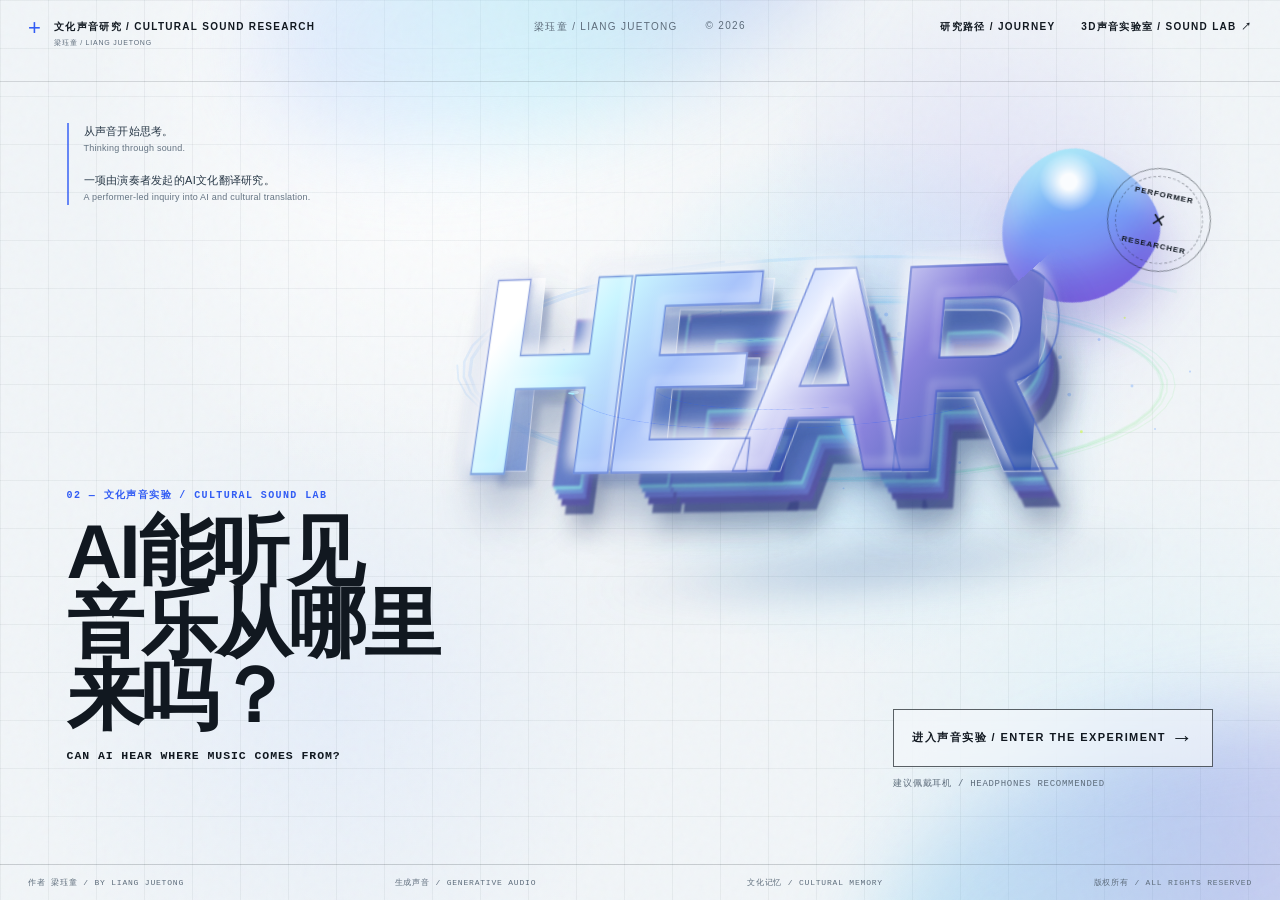
==== index.html @ d48e19ff "Publish interactive portfolio website" ====
<!doctype html>
<html lang="zh-CN">
  <head>
    <meta charset="UTF-8" />
    <meta name="viewport" content="width=device-width, initial-scale=1.0" />
    <meta name="description" content="作品二：关于AI、传统音乐与文化翻译边界的交互研究。" />
    <title>当AI听见渔歌｜WHEN AI HEARS A FISHING SONG</title>
    <link rel="stylesheet" href="./landing.css?v=14" />
  </head>
  <body>
    <main class="landing">
      <div class="prism prism--one"></div>
      <div class="prism prism--two"></div>
      <canvas id="heroCanvas" aria-hidden="true"></canvas>

      <header class="topbar">
        <a class="project-mark" href="./index.html" aria-label="返回文化声音研究入口">
          <span class="project-mark__cross">+</span>
          <span>
            文化声音研究 / CULTURAL SOUND RESEARCH
            <small>梁珏童 / LIANG JUETONG</small>
          </span>
        </a>
        <div class="topbar__note">
          <span>梁珏童 / LIANG JUETONG</span>
          <span>© 2026</span>
        </div>
        <nav class="topbar__nav" aria-label="作品入口">
          <a href="./journey.html">研究路径 / JOURNEY</a>
          <a href="./sound-sculpture.html?v=28&amp;mode=excerpt">3D声音实验室 / SOUND LAB ↗</a>
        </nav>
      </header>

      <section class="hero">
        <div class="hero__microcopy">
          <p>
            <strong>从声音开始思考。</strong>
            <span>Thinking through sound.</span>
          </p>
          <p>
            <strong>一项由演奏者发起的AI文化翻译研究。</strong>
            <span>A performer-led inquiry into AI and cultural translation.</span>
          </p>
        </div>

        <div class="hero__object" aria-hidden="true">
          <div class="sound-word sound-word--back">HEAR</div>
          <div class="sound-word sound-word--middle">HEAR</div>
          <div class="sound-word sound-word--front" data-text="HEAR">HEAR</div>
          <div class="sound-orbit sound-orbit--a"></div>
          <div class="sound-orbit sound-orbit--b"></div>
          <div class="sound-core"></div>
        </div>

        <div class="hero__statement">
          <p class="hero__index">02 — 文化声音实验 / CULTURAL SOUND LAB</p>
          <h1>
            AI能听见<br />
            音乐从哪里<br />
            来吗？
          </h1>
          <p class="hero__en">CAN AI HEAR WHERE MUSIC COMES FROM?</p>
        </div>

        <div class="hero__actions">
          <a class="enter-button" href="./journey.html">
            <span>进入声音实验 / ENTER THE EXPERIMENT</span>
            <b>→</b>
          </a>
          <p>建议佩戴耳机 / HEADPHONES RECOMMENDED</p>
        </div>

        <div class="hero__stamp" aria-hidden="true">
          <span>PERFORMER</span>
          <strong>×</strong>
          <span>RESEARCHER</span>
        </div>
      </section>

      <footer class="footer-line">
        <span>作者 梁珏童 / BY LIANG JUETONG</span>
        <span>生成声音 / GENERATIVE AUDIO</span>
        <span>文化记忆 / CULTURAL MEMORY</span>
        <span>版权所有 / ALL RIGHTS RESERVED</span>
      </footer>
    </main>

    <script src="./landing.js?v=4"></script>
  </body>
</html>
---- landing.css ----
:root {
  color-scheme: light;
  --ink: #111820;
  --muted: #5d6c7b;
  --blue: #315cf4;
  --cyan: #8edfff;
  --acid: #a9efff;
  --paper: #f1f5f8;
  --line: rgba(17, 24, 32, 0.14);
}

* {
  box-sizing: border-box;
}

html,
body {
  margin: 0;
  min-height: 100%;
  background: var(--paper);
  color: var(--ink);
  font-family: "Noto Sans SC", "Source Han Sans SC", "PingFang SC", "Microsoft YaHei UI", sans-serif;
}

body {
  overflow: hidden;
}

a {
  color: inherit;
  text-decoration: none;
}

.landing {
  position: relative;
  min-height: 100svh;
  overflow: hidden;
  background:
    linear-gradient(rgba(25, 43, 59, 0.055) 1px, transparent 1px),
    linear-gradient(90deg, rgba(25, 43, 59, 0.055) 1px, transparent 1px),
    radial-gradient(circle at 78% 24%, rgba(137, 124, 240, 0.16), transparent 20%),
    radial-gradient(circle at 67% 44%, rgba(108, 213, 255, 0.3), transparent 27%),
    radial-gradient(circle at 26% 78%, rgba(160, 194, 255, 0.14), transparent 26%),
    radial-gradient(circle at 88% 84%, rgba(118, 219, 255, 0.13), transparent 22%),
    radial-gradient(circle at 35% 15%, rgba(255, 255, 255, 0.96), transparent 33%),
    var(--paper);
  background-size: 48px 48px, 48px 48px, auto, auto, auto, auto, auto, auto;
}

.landing::after {
  content: "";
  position: absolute;
  inset: 0;
  pointer-events: none;
  opacity: 0.24;
  background-image: url("data:image/svg+xml,%3Csvg viewBox='0 0 180 180' xmlns='http://www.w3.org/2000/svg'%3E%3Cfilter id='n'%3E%3CfeTurbulence type='fractalNoise' baseFrequency='.72' numOctaves='3' stitchTiles='stitch'/%3E%3C/filter%3E%3Crect width='100%25' height='100%25' filter='url(%23n)' opacity='.12'/%3E%3C/svg%3E");
  mix-blend-mode: multiply;
}

#heroCanvas {
  position: absolute;
  inset: 0;
  width: 100%;
  height: 100%;
  pointer-events: none;
  opacity: 0.82;
}

.prism {
  position: absolute;
  z-index: 0;
  width: 48vw;
  height: 23vw;
  border-radius: 50%;
  filter: blur(42px);
  opacity: 0.32;
  pointer-events: none;
  transform: rotate(-18deg);
}

.prism--one {
  top: -13vw;
  left: 19vw;
  background: linear-gradient(90deg, #b9c8ff, #83dff6 48%, #8d91ec);
}

.prism--two {
  right: -15vw;
  bottom: -10vw;
  background: linear-gradient(90deg, #69d1f2, #6879df 58%, #9d90e8);
}

.topbar {
  position: relative;
  z-index: 5;
  display: grid;
  grid-template-columns: 1fr auto 1fr;
  align-items: start;
  min-height: 82px;
  padding: 20px 28px;
  border-bottom: 1px solid var(--line);
  font-size: 10px;
  letter-spacing: 0.13em;
  text-transform: uppercase;
}

.project-mark {
  display: inline-flex;
  gap: 12px;
  align-items: flex-start;
  width: fit-content;
  font-weight: 700;
  line-height: 1.35;
}

.project-mark__cross {
  color: var(--blue);
  font-size: 22px;
  font-weight: 400;
  line-height: 0.75;
}

.project-mark small {
  display: block;
  margin-top: 4px;
  color: var(--muted);
  font-family: "Segoe UI", Arial, sans-serif;
  font-size: 7px;
  font-weight: 500;
  letter-spacing: 0.11em;
}

.topbar__note {
  display: flex;
  gap: 28px;
  color: var(--muted);
}

.topbar__nav {
  display: flex;
  justify-content: flex-end;
  gap: 26px;
  font-weight: 700;
}

.topbar__nav a {
  position: relative;
}

.topbar__nav a::after {
  content: "";
  position: absolute;
  right: 0;
  bottom: -6px;
  left: 0;
  height: 1px;
  background: currentColor;
  transform: scaleX(0);
  transform-origin: right;
  transition: transform 240ms ease;
}

.topbar__nav a:hover::after {
  transform: scaleX(1);
  transform-origin: left;
}

.hero {
  position: relative;
  z-index: 2;
  height: calc(100svh - 118px);
  min-height: 540px;
  padding: 28px 5.2vw 38px;
}

.hero__microcopy {
  position: absolute;
  top: 4.5vh;
  left: 5.2vw;
  right: auto;
  z-index: 4;
  display: grid;
  gap: 16px;
  width: min(340px, 28vw);
  padding-left: 15px;
  color: #273746;
  border-left: 2px solid rgba(49, 92, 244, 0.72);
  font-family: "Noto Sans SC", "Source Han Sans SC", "PingFang SC", "Microsoft YaHei UI", sans-serif;
  line-height: 1.5;
}

.hero__microcopy p {
  margin: 0;
}

.hero__microcopy strong,
.hero__microcopy span {
  display: block;
}

.hero__microcopy strong {
  font-size: clamp(11px, 0.86vw, 14px);
  font-weight: 500;
  letter-spacing: 0.025em;
}

.hero__microcopy span {
  margin-top: 3px;
  color: #647382;
  font-family: "Segoe UI", Arial, sans-serif;
  font-size: clamp(9px, 0.66vw, 11px);
  font-weight: 400;
  letter-spacing: 0.025em;
}

.hero__object {
  position: absolute;
  top: 6%;
  right: 4%;
  width: 66%;
  height: 72%;
  perspective: 1000px;
  transform-style: preserve-3d;
  transition: transform 220ms ease-out;
}

.hero__object::before {
  content: "";
  position: absolute;
  top: 8%;
  right: 12%;
  width: clamp(90px, 11vw, 170px);
  aspect-ratio: 1;
  border-radius: 38% 62% 57% 43% / 48% 37% 63% 52%;
  background:
    radial-gradient(circle at 31% 24%, rgba(255, 255, 255, 0.96) 0 5%, transparent 19%),
    linear-gradient(145deg, #8de8f3 3%, #7b9ced 48%, #8778dc 88%);
  box-shadow:
    inset -18px -22px 30px rgba(83, 29, 180, 0.28),
    inset 15px 16px 24px rgba(255, 255, 255, 0.35),
    16px 24px 40px rgba(72, 55, 177, 0.22);
  filter: saturate(1.12);
  transform: rotate(24deg) translateZ(80px);
  animation: float-gem 6s ease-in-out infinite;
}

.hero__object::after {
  content: "";
  position: absolute;
  right: 8%;
  bottom: 16%;
  width: 68%;
  height: 12%;
  border-radius: 50%;
  background: radial-gradient(ellipse, rgba(45, 78, 142, 0.28), rgba(45, 78, 142, 0.06) 52%, transparent 72%);
  filter: blur(16px);
  transform: rotate(-5deg);
}

.sound-word {
  position: absolute;
  top: 30%;
  left: 11%;
  font-size: clamp(122px, 18vw, 292px);
  font-weight: 900;
  line-height: 0.7;
  letter-spacing: -0.12em;
  transform: rotateX(8deg) rotateY(-7deg) scaleY(1.2) skewX(-7deg);
  transform-origin: center;
  user-select: none;
}

.sound-word--back {
  color: rgba(77, 64, 186, 0.58);
  filter: blur(1px);
  text-shadow:
    2px 3px 0 #8dddea,
    5px 7px 0 #789ede,
    9px 12px 0 #6f79ce,
    14px 18px 0 #5f5aa9,
    20px 26px 0 rgba(58, 65, 130, 0.72),
    30px 38px 25px rgba(31, 49, 92, 0.32);
  transform: translate3d(30px, 14px, -130px) rotateX(12deg) rotateY(-8deg) scaleY(1.25) skewX(-7deg);
}

.sound-word--middle {
  color: transparent;
  -webkit-text-stroke: 1px rgba(255, 255, 255, 0.82);
  background:
    linear-gradient(165deg, rgba(255, 255, 255, 0.98) 4%, rgba(221, 235, 255, 0.72) 26%, rgba(82, 129, 231, 0.5) 58%, rgba(38, 73, 168, 0.68) 100%);
  -webkit-background-clip: text;
  background-clip: text;
  filter:
    drop-shadow(7px 12px 3px rgba(50, 77, 141, 0.34))
    drop-shadow(20px 31px 22px rgba(31, 58, 116, 0.2));
  transform: translate3d(9px, -4px, -4px) scaleY(1.22) skewX(-7deg);
}

.sound-word--front {
  color: transparent;
  -webkit-text-stroke: 1.5px rgba(41, 75, 190, 0.52);
  background:
    linear-gradient(128deg, #ffffff 0 10%, #c9f5ff 23%, #a8c3fa 39%, #eef2ff 55%, #8a83dc 73%, #3156a9 100%);
  -webkit-background-clip: text;
  background-clip: text;
  filter:
    drop-shadow(-6px -6px 8px rgba(255, 255, 255, 0.9))
    drop-shadow(2px 4px 2px rgba(37, 69, 157, 0.28))
    drop-shadow(16px 28px 18px rgba(21, 50, 113, 0.24));
  transform: translate3d(0, -6px, 60px) rotateX(8deg) rotateY(-7deg) scaleY(1.2) skewX(-7deg);
}

.sound-word--front::before {
  content: attr(data-text);
  position: absolute;
  inset: 0;
  color: transparent;
  -webkit-text-stroke: 5px rgba(255, 255, 255, 0.24);
  filter: blur(3px);
  transform: translate(-5px, -6px);
  opacity: 0.92;
}

.sound-core {
  position: absolute;
  top: 46%;
  left: 54%;
  width: 64px;
  aspect-ratio: 1;
  border-radius: 50%;
  background: radial-gradient(circle at 35% 30%, white 0 8%, var(--acid) 18%, #5bc8ff 48%, rgba(40, 89, 255, 0.28) 72%);
  box-shadow: 0 0 45px rgba(111, 219, 255, 0.8), 0 0 110px rgba(55, 91, 255, 0.36);
  animation: breathe 3.4s ease-in-out infinite;
}

.sound-orbit {
  position: absolute;
  top: 44%;
  left: 50%;
  border: 1px solid rgba(39, 93, 255, 0.32);
  border-radius: 50%;
  transform: translate(-50%, -50%) rotateX(68deg) rotateZ(-10deg);
}

.sound-orbit::after {
  content: "";
  position: absolute;
  top: 50%;
  left: -5px;
  width: 10px;
  aspect-ratio: 1;
  border-radius: 50%;
  background: var(--acid);
  box-shadow: 0 0 22px rgba(215, 255, 69, 0.8);
}

.sound-orbit--a {
  width: 54%;
  height: 46%;
  animation: orbit 7s linear infinite;
}

.sound-orbit--b {
  width: 36%;
  height: 30%;
  animation: orbit-reverse 5.6s linear infinite;
}

.hero__statement {
  position: absolute;
  z-index: 5;
  bottom: 13%;
  left: 5.2vw;
  width: min(620px, 53vw);
}

.hero__index {
  margin: 0 0 13px;
  color: var(--blue);
  font-family: "Courier New", monospace;
  font-size: 10px;
  font-weight: 700;
  letter-spacing: 0.14em;
}

.hero h1 {
  margin: 0;
  font-size: clamp(46px, 6vw, 96px);
  line-height: 0.94;
  letter-spacing: -0.035em;
}

.hero__en {
  margin: 18px 0 0;
  font-family: "Courier New", monospace;
  font-size: clamp(10px, 0.9vw, 14px);
  font-weight: 700;
  letter-spacing: 0.08em;
}

.hero__actions {
  position: absolute;
  z-index: 6;
  right: 5.2vw;
  bottom: 9.5%;
  width: min(320px, 28vw);
}

.enter-button {
  display: flex;
  justify-content: space-between;
  align-items: center;
  min-height: 58px;
  padding: 0 18px;
  border: 1px solid rgba(17, 24, 32, 0.68);
  background: rgba(244, 248, 250, 0.64);
  backdrop-filter: blur(18px);
  font-size: 11px;
  font-weight: 800;
  letter-spacing: 0.13em;
  transition: color 220ms ease, background 220ms ease, transform 220ms ease;
}

.enter-button b {
  font-size: 22px;
}

.enter-button:hover {
  color: white;
  background: var(--ink);
  transform: translateY(-3px);
}

.hero__actions p {
  margin: 10px 0 0;
  color: var(--muted);
  font-family: "Courier New", monospace;
  font-size: 9px;
  letter-spacing: 0.08em;
}

.hero__stamp {
  position: absolute;
  top: 11%;
  right: 5.4vw;
  display: grid;
  place-items: center;
  width: 104px;
  aspect-ratio: 1;
  border: 1px solid rgba(17, 24, 32, 0.46);
  border-radius: 50%;
  font-size: 8px;
  font-weight: 800;
  letter-spacing: 0.12em;
  transform: rotate(12deg);
}

.hero__stamp::before {
  content: "";
  position: absolute;
  inset: 7px;
  border: 1px dashed rgba(17, 24, 32, 0.36);
  border-radius: inherit;
}

.hero__stamp strong {
  position: absolute;
  font-size: 23px;
  font-weight: 400;
}

.footer-line {
  position: absolute;
  right: 0;
  bottom: 0;
  left: 0;
  z-index: 5;
  display: flex;
  justify-content: space-between;
  min-height: 36px;
  padding: 12px 28px 0;
  border-top: 1px solid var(--line);
  color: var(--muted);
  font-family: "Courier New", monospace;
  font-size: 8px;
  letter-spacing: 0.1em;
}

@keyframes breathe {
  0%,
  100% {
    transform: translate(-50%, -50%) scale(0.86);
  }
  50% {
    transform: translate(-50%, -50%) scale(1.12);
  }
}

@keyframes float-gem {
  0%,
  100% {
    transform: rotate(24deg) translate3d(0, 0, 80px);
  }
  50% {
    transform: rotate(31deg) translate3d(-8px, -14px, 110px);
  }
}

@keyframes orbit {
  to {
    transform: translate(-50%, -50%) rotateX(68deg) rotateZ(350deg);
  }
}

@keyframes orbit-reverse {
  to {
    transform: translate(-50%, -50%) rotateX(68deg) rotateZ(-370deg);
  }
}

@media (max-width: 1050px) {
  .topbar {
    grid-template-columns: 1fr 1fr;
  }

  .topbar__note {
    display: none;
  }
}

@media (max-width: 760px) {
  body {
    overflow: auto;
  }

  .landing {
    min-height: 820px;
  }

  .topbar {
    grid-template-columns: 1fr 1fr;
  }

  .topbar__note {
    display: none;
  }

  .hero {
    height: 720px;
  }

  .hero__object {
    top: 17%;
    right: -15%;
    width: 105%;
  }

  .hero__microcopy,
  .hero__stamp {
    display: none;
  }

  .hero__statement {
    bottom: 22%;
    width: 88%;
  }

  .hero__actions {
    right: auto;
    bottom: 7%;
    left: 5.2vw;
    width: min(380px, 89vw);
  }

  .footer-line span:nth-child(2),
  .footer-line span:nth-child(3) {
    display: none;
  }
}

@media (max-width: 560px) {
  .topbar {
    padding: 18px;
  }

  .topbar__nav a:first-child {
    display: none;
  }

  .hero {
    padding-right: 18px;
    padding-left: 18px;
  }

  .hero__object {
    top: 18%;
  }

  .sound-word {
    font-size: 118px;
  }

  .hero__statement,
  .hero__actions {
    left: 18px;
  }

  .hero h1 {
    font-size: 46px;
  }
}
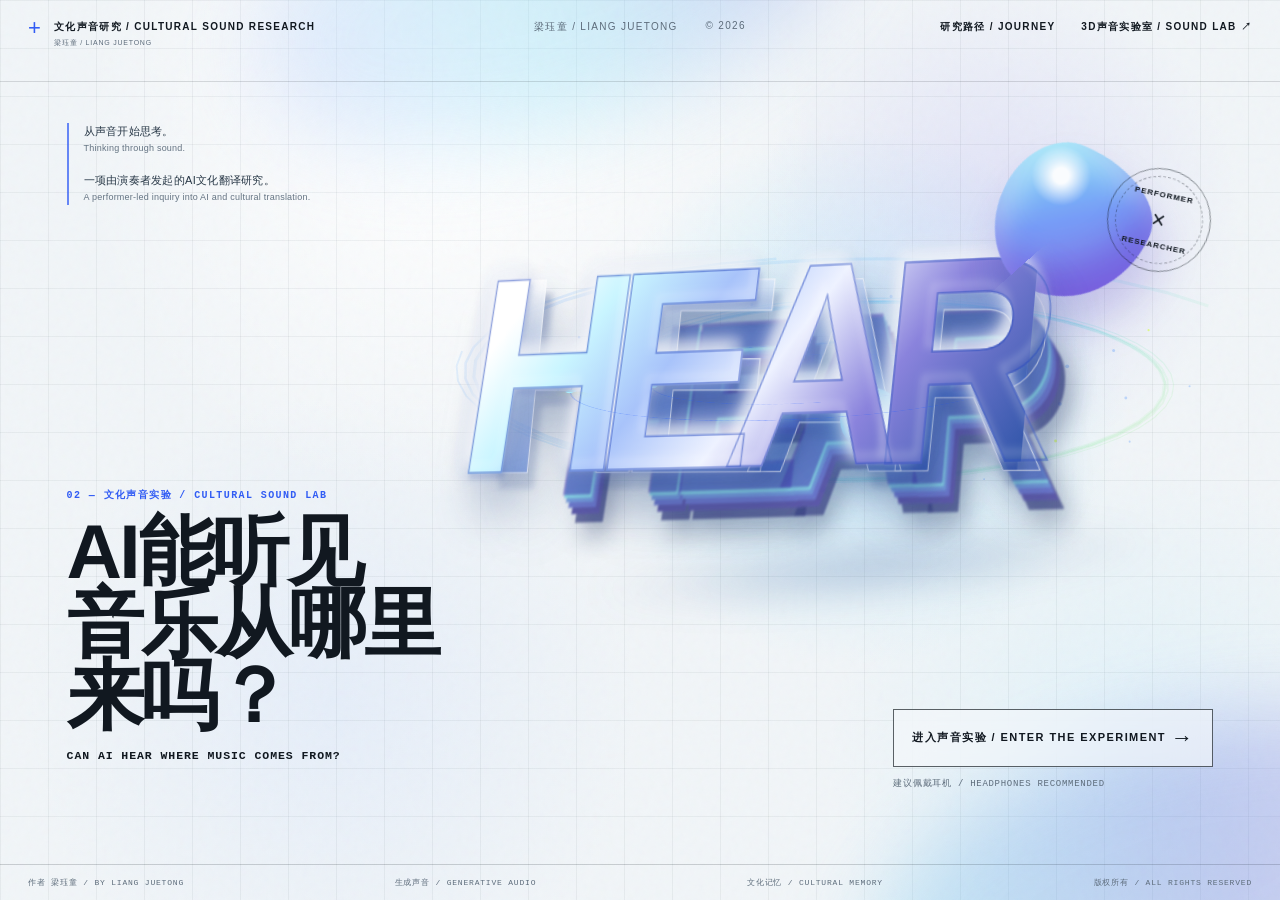
==== commit 0b3f332d: "Improve readability across research journey and sound lab" ====
--- a/index.html
+++ b/index.html
@@ -27,7 +27,7 @@
         </div>
         <nav class="topbar__nav" aria-label="作品入口">
           <a href="./journey.html">研究路径 / JOURNEY</a>
-          <a href="./sound-sculpture.html?v=28&amp;mode=excerpt">3D声音实验室 / SOUND LAB ↗</a>
+          <a href="./sound-sculpture.html?v=29&amp;mode=excerpt">3D声音实验室 / SOUND LAB ↗</a>
         </nav>
       </header>
 
